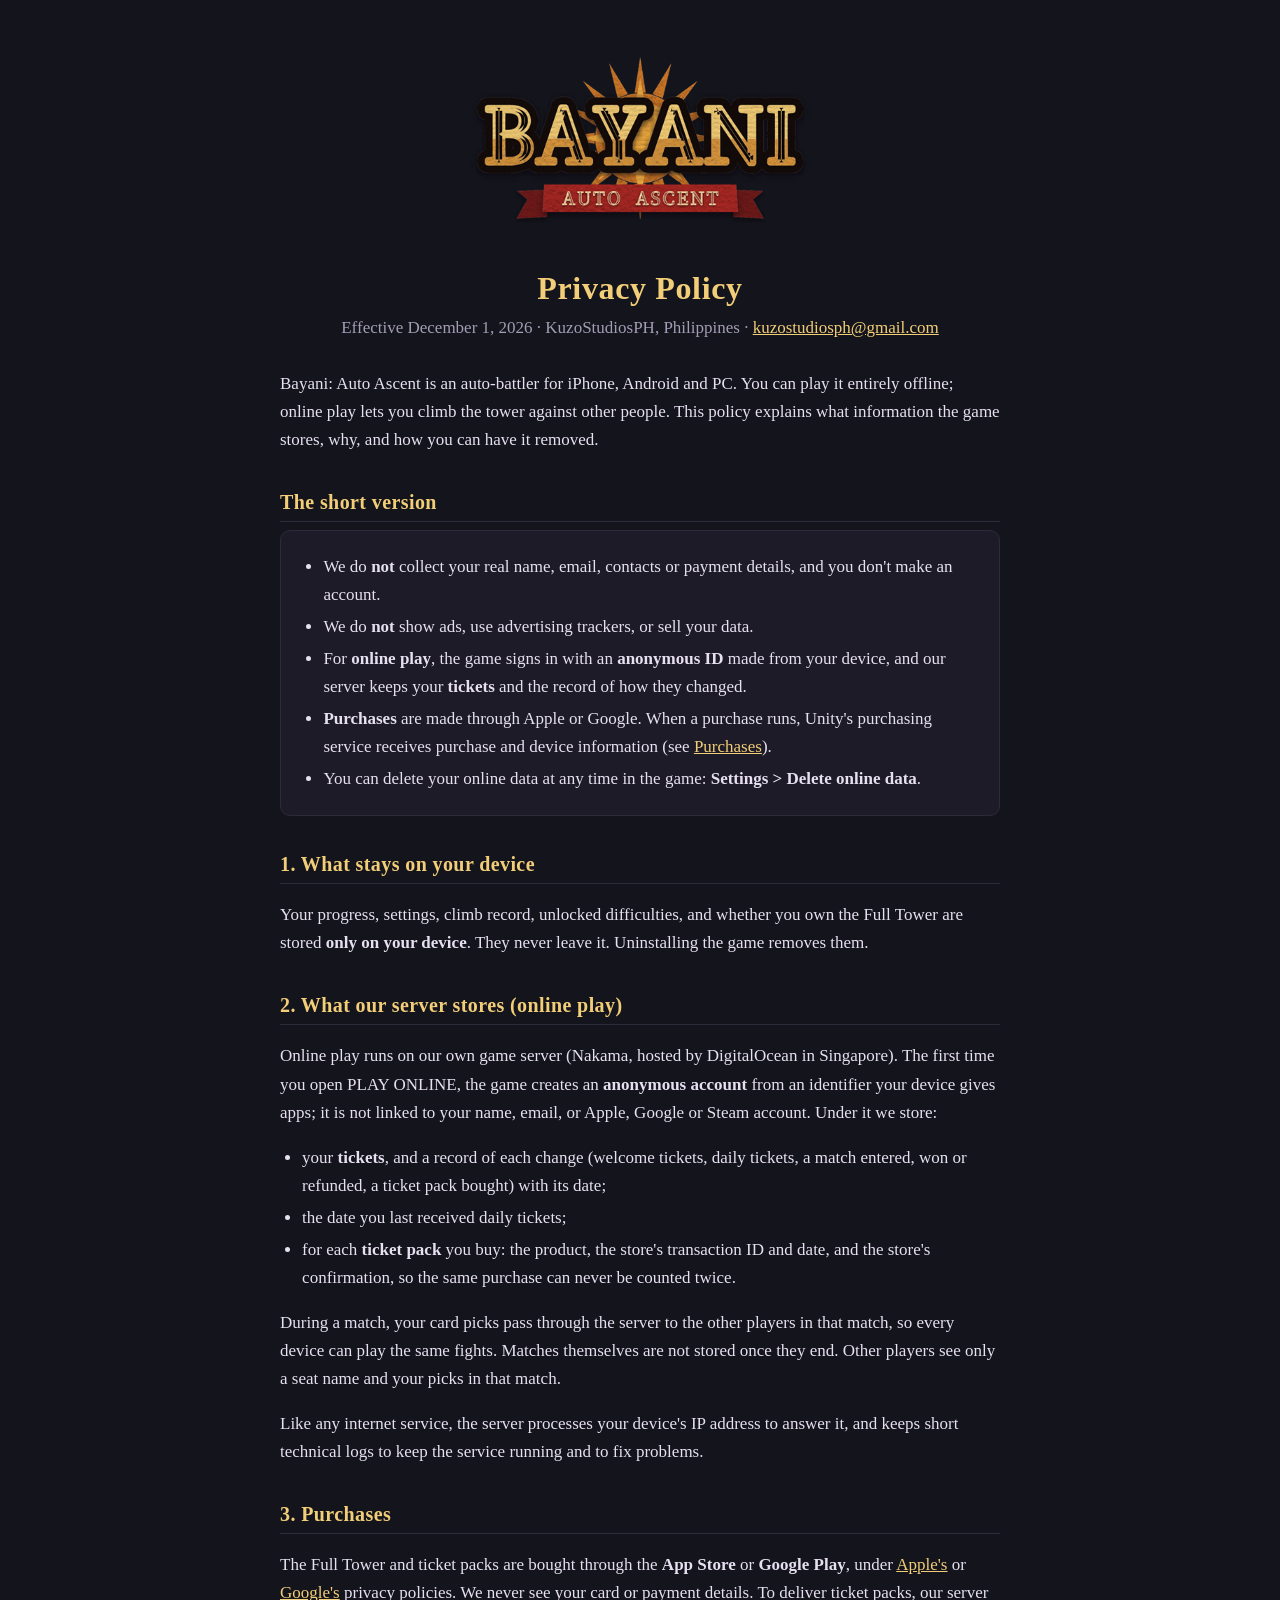
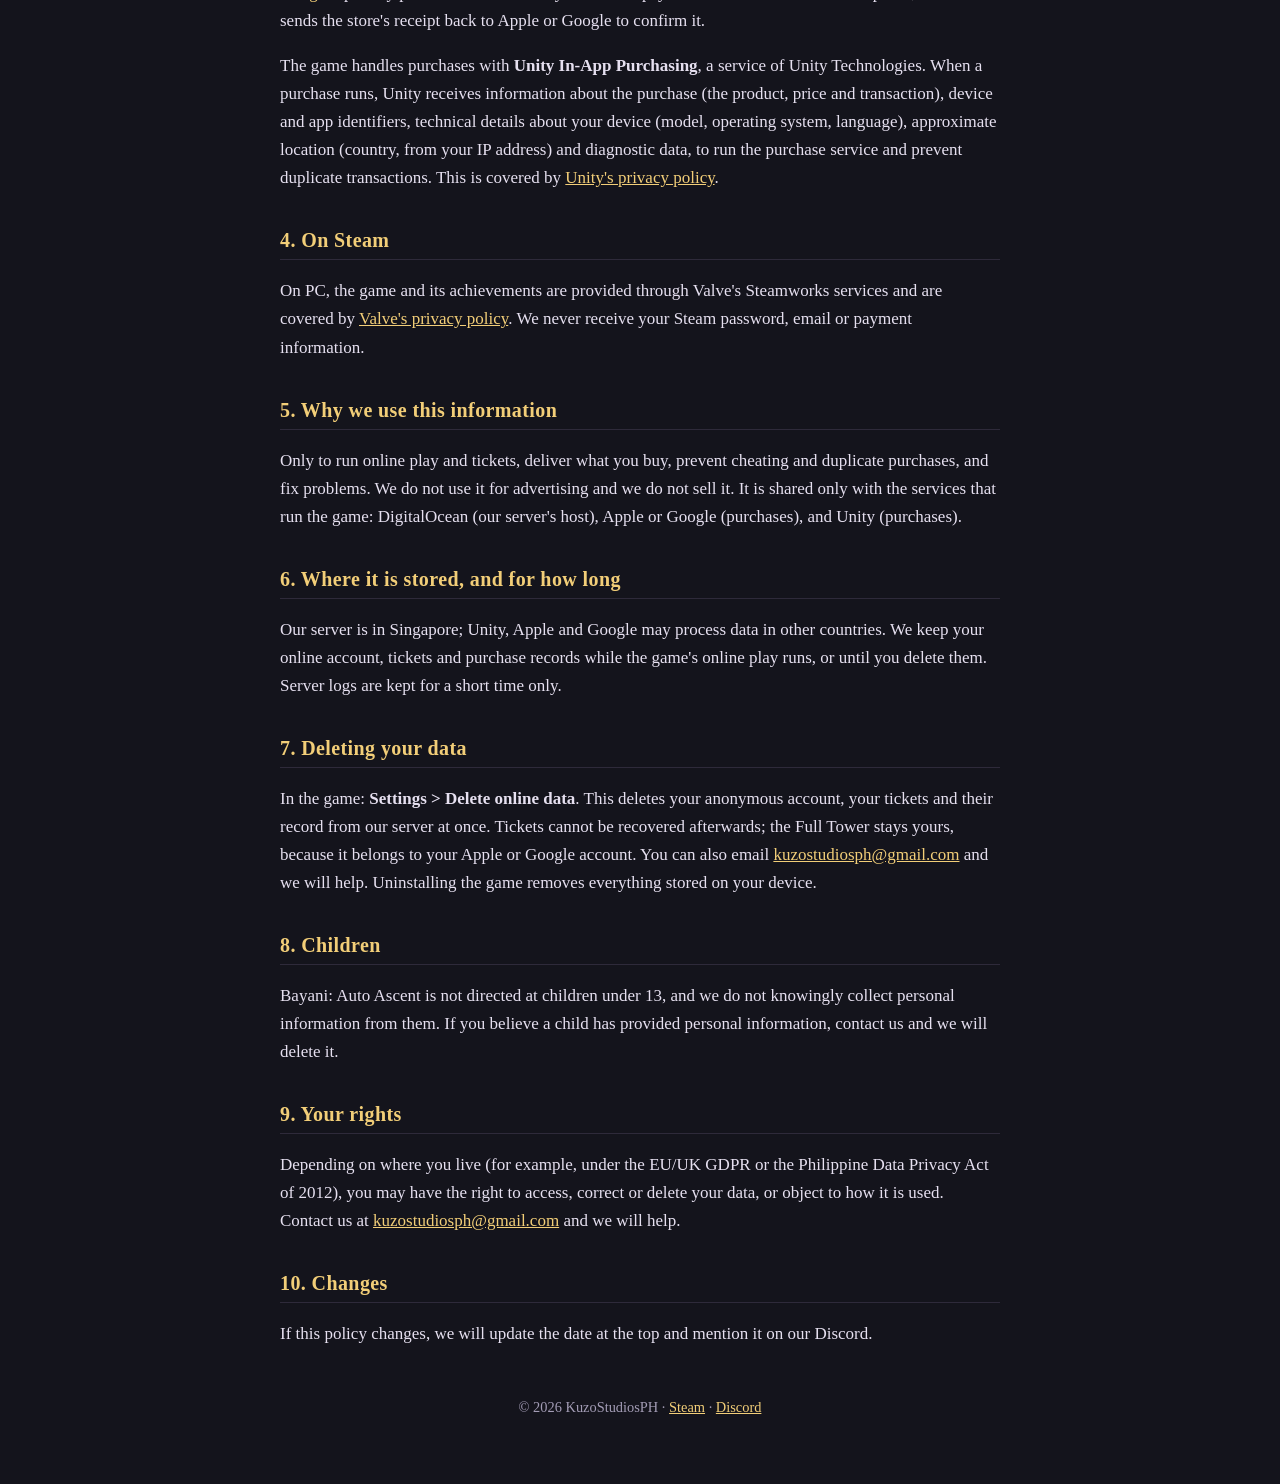
==== bayani/privacy/index.html @ 0267d719 "Bayani: Auto Ascent privacy policy (/bayani/privacy/) Co-Authored-By: Claude Opus 5.5 <noreply@anthr" ====
<!doctype html>
<html lang="en">
<head>
  <meta charset="utf-8">
  <meta name="viewport" content="width=device-width, initial-scale=1">
  <title>Privacy Policy · Bayani: Auto Ascent</title>
  <meta name="description" content="What Bayani: Auto Ascent stores, why, and how to have it removed.">
  <link rel="stylesheet" href="../../assets/style.css">
</head>
<body>
<main>
  <img class="logo" src="../../assets/bayani-logo.png" alt="Bayani: Auto Ascent">
  <h1>Privacy Policy</h1>
  <p class="meta">Effective December 1, 2026 · KuzoStudiosPH, Philippines ·
    <a href="mailto:kuzostudiosph@gmail.com">kuzostudiosph@gmail.com</a></p>

  <p>Bayani: Auto Ascent is an auto-battler for iPhone, Android and PC. You can play it entirely offline; online play
    lets you climb the tower against other people. This policy explains what information the game stores, why, and
    how you can have it removed.</p>

  <h2>The short version</h2>
  <div class="card">
    <ul>
      <li>We do <strong>not</strong> collect your real name, email, contacts or payment details, and you don't make an account.</li>
      <li>We do <strong>not</strong> show ads, use advertising trackers, or sell your data.</li>
      <li>For <strong>online play</strong>, the game signs in with an <strong>anonymous ID</strong> made from your device, and our
        server keeps your <strong>tickets</strong> and the record of how they changed.</li>
      <li><strong>Purchases</strong> are made through Apple or Google. When a purchase runs, Unity's purchasing service receives
        purchase and device information (see <a href="#purchases">Purchases</a>).</li>
      <li>You can delete your online data at any time in the game: <strong>Settings &gt; Delete online data</strong>.</li>
    </ul>
  </div>

  <h2>1. What stays on your device</h2>
  <p>Your progress, settings, climb record, unlocked difficulties, and whether you own the Full Tower are stored
    <strong>only on your device</strong>. They never leave it. Uninstalling the game removes them.</p>

  <h2>2. What our server stores (online play)</h2>
  <p>Online play runs on our own game server (Nakama, hosted by DigitalOcean in Singapore). The first time you open
    PLAY ONLINE, the game creates an <strong>anonymous account</strong> from an identifier your device gives apps; it is not
    linked to your name, email, or Apple, Google or Steam account. Under it we store:</p>
  <ul>
    <li>your <strong>tickets</strong>, and a record of each change (welcome tickets, daily tickets, a match entered, won or
      refunded, a ticket pack bought) with its date;</li>
    <li>the date you last received daily tickets;</li>
    <li>for each <strong>ticket pack</strong> you buy: the product, the store's transaction ID and date, and the store's
      confirmation, so the same purchase can never be counted twice.</li>
  </ul>
  <p>During a match, your card picks pass through the server to the other players in that match, so every device can play
    the same fights. Matches themselves are not stored once they end. Other players see only a seat name and your picks
    in that match.</p>
  <p>Like any internet service, the server processes your device's IP address to answer it, and keeps short technical
    logs to keep the service running and to fix problems.</p>

  <h2 id="purchases">3. Purchases</h2>
  <p>The Full Tower and ticket packs are bought through the <strong>App Store</strong> or <strong>Google Play</strong>, under
    <a href="https://www.apple.com/legal/privacy/">Apple's</a> or <a href="https://policies.google.com/privacy">Google's</a>
    privacy policies. We never see your card or payment details. To deliver ticket packs, our server sends the store's
    receipt back to Apple or Google to confirm it.</p>
  <p>The game handles purchases with <strong>Unity In-App Purchasing</strong>, a service of Unity Technologies. When a purchase
    runs, Unity receives information about the purchase (the product, price and transaction), device and app identifiers,
    technical details about your device (model, operating system, language), approximate location (country, from your IP
    address) and diagnostic data, to run the purchase service and prevent duplicate transactions. This is covered by
    <a href="https://unity.com/legal/game-player-and-app-user-privacy-policy">Unity's privacy policy</a>.</p>

  <h2>4. On Steam</h2>
  <p>On PC, the game and its achievements are provided through Valve's Steamworks services and are covered by
    <a href="https://store.steampowered.com/privacy_agreement/">Valve's privacy policy</a>. We never receive your Steam password,
    email or payment information.</p>

  <h2>5. Why we use this information</h2>
  <p>Only to run online play and tickets, deliver what you buy, prevent cheating and duplicate purchases, and fix problems.
    We do not use it for advertising and we do not sell it. It is shared only with the services that run the game:
    DigitalOcean (our server's host), Apple or Google (purchases), and Unity (purchases).</p>

  <h2>6. Where it is stored, and for how long</h2>
  <p>Our server is in Singapore; Unity, Apple and Google may process data in other countries. We keep your online account,
    tickets and purchase records while the game's online play runs, or until you delete them. Server logs are kept for a
    short time only.</p>

  <h2 id="deleting">7. Deleting your data</h2>
  <p>In the game: <strong>Settings &gt; Delete online data</strong>. This deletes your anonymous account, your tickets and their
    record from our server at once. Tickets cannot be recovered afterwards; the Full Tower stays yours, because it belongs
    to your Apple or Google account. You can also email
    <a href="mailto:kuzostudiosph@gmail.com?subject=Bayani%20data%20deletion">kuzostudiosph@gmail.com</a> and we will help.
    Uninstalling the game removes everything stored on your device.</p>

  <h2>8. Children</h2>
  <p>Bayani: Auto Ascent is not directed at children under 13, and we do not knowingly collect personal information from them.
    If you believe a child has provided personal information, contact us and we will delete it.</p>

  <h2>9. Your rights</h2>
  <p>Depending on where you live (for example, under the EU/UK GDPR or the Philippine Data Privacy Act of 2012), you may have
    the right to access, correct or delete your data, or object to how it is used. Contact us at
    <a href="mailto:kuzostudiosph@gmail.com">kuzostudiosph@gmail.com</a> and we will help.</p>

  <h2>10. Changes</h2>
  <p>If this policy changes, we will update the date at the top and mention it on our Discord.</p>

  <footer>
    © 2026 KuzoStudiosPH ·
    <a href="https://store.steampowered.com/app/5550750/">Steam</a> ·
    <a href="https://discord.gg/hMRAE6n7F3">Discord</a>
  </footer>
</main>
</body>
</html>
---- assets/style.css ----
:root {
  --ground: #14141c;
  --paper: #1d1b27;
  --edge: #2e2a3a;
  --text: #e6e0f0;
  --muted: #a39cb5;
  --gold: #f2ce78;
  --gold-deep: #d6963e;
}
* { box-sizing: border-box; }
html { -webkit-text-size-adjust: 100%; }
body {
  margin: 0;
  background: var(--ground);
  color: var(--text);
  font: 17px/1.65 Georgia, "Times New Roman", serif;
}
main { max-width: 760px; margin: 0 auto; padding: 40px 20px 64px; }
a { color: var(--gold); }
a:hover { color: #fff1c8; }
.logo { display: block; width: min(420px, 90%); height: auto; margin: 8px auto 28px; }
h1, h2 { font-weight: 700; letter-spacing: 0.02em; line-height: 1.25; }
h1 { color: var(--gold); font-size: 2rem; text-align: center; margin: 0 0 6px; }
h2 { color: var(--gold); font-size: 1.25rem; margin: 36px 0 8px; padding-bottom: 6px; border-bottom: 1px solid var(--edge); }
.meta { text-align: center; color: var(--muted); margin: 0 0 28px; }
.card { background: var(--paper); border: 1px solid var(--edge); border-radius: 10px; padding: 18px 22px; }
.card ul { margin: 0; padding-left: 1.2em; }
ul { padding-left: 1.3em; }
li { margin: 4px 0; }
.links { text-align: center; margin: 28px 0; display: flex; gap: 12px; justify-content: center; flex-wrap: wrap; }
.button {
  display: inline-block; padding: 10px 18px; border-radius: 8px; text-decoration: none;
  background: linear-gradient(var(--gold), var(--gold-deep)); color: #2a1a0a; font-weight: 700;
}
.button.quiet { background: var(--paper); color: var(--gold); border: 1px solid var(--edge); }
.tagline { text-align: center; color: var(--muted); font-style: italic; margin: -12px 0 24px; }
footer { margin-top: 48px; text-align: center; color: var(--muted); font-size: 0.9rem; }
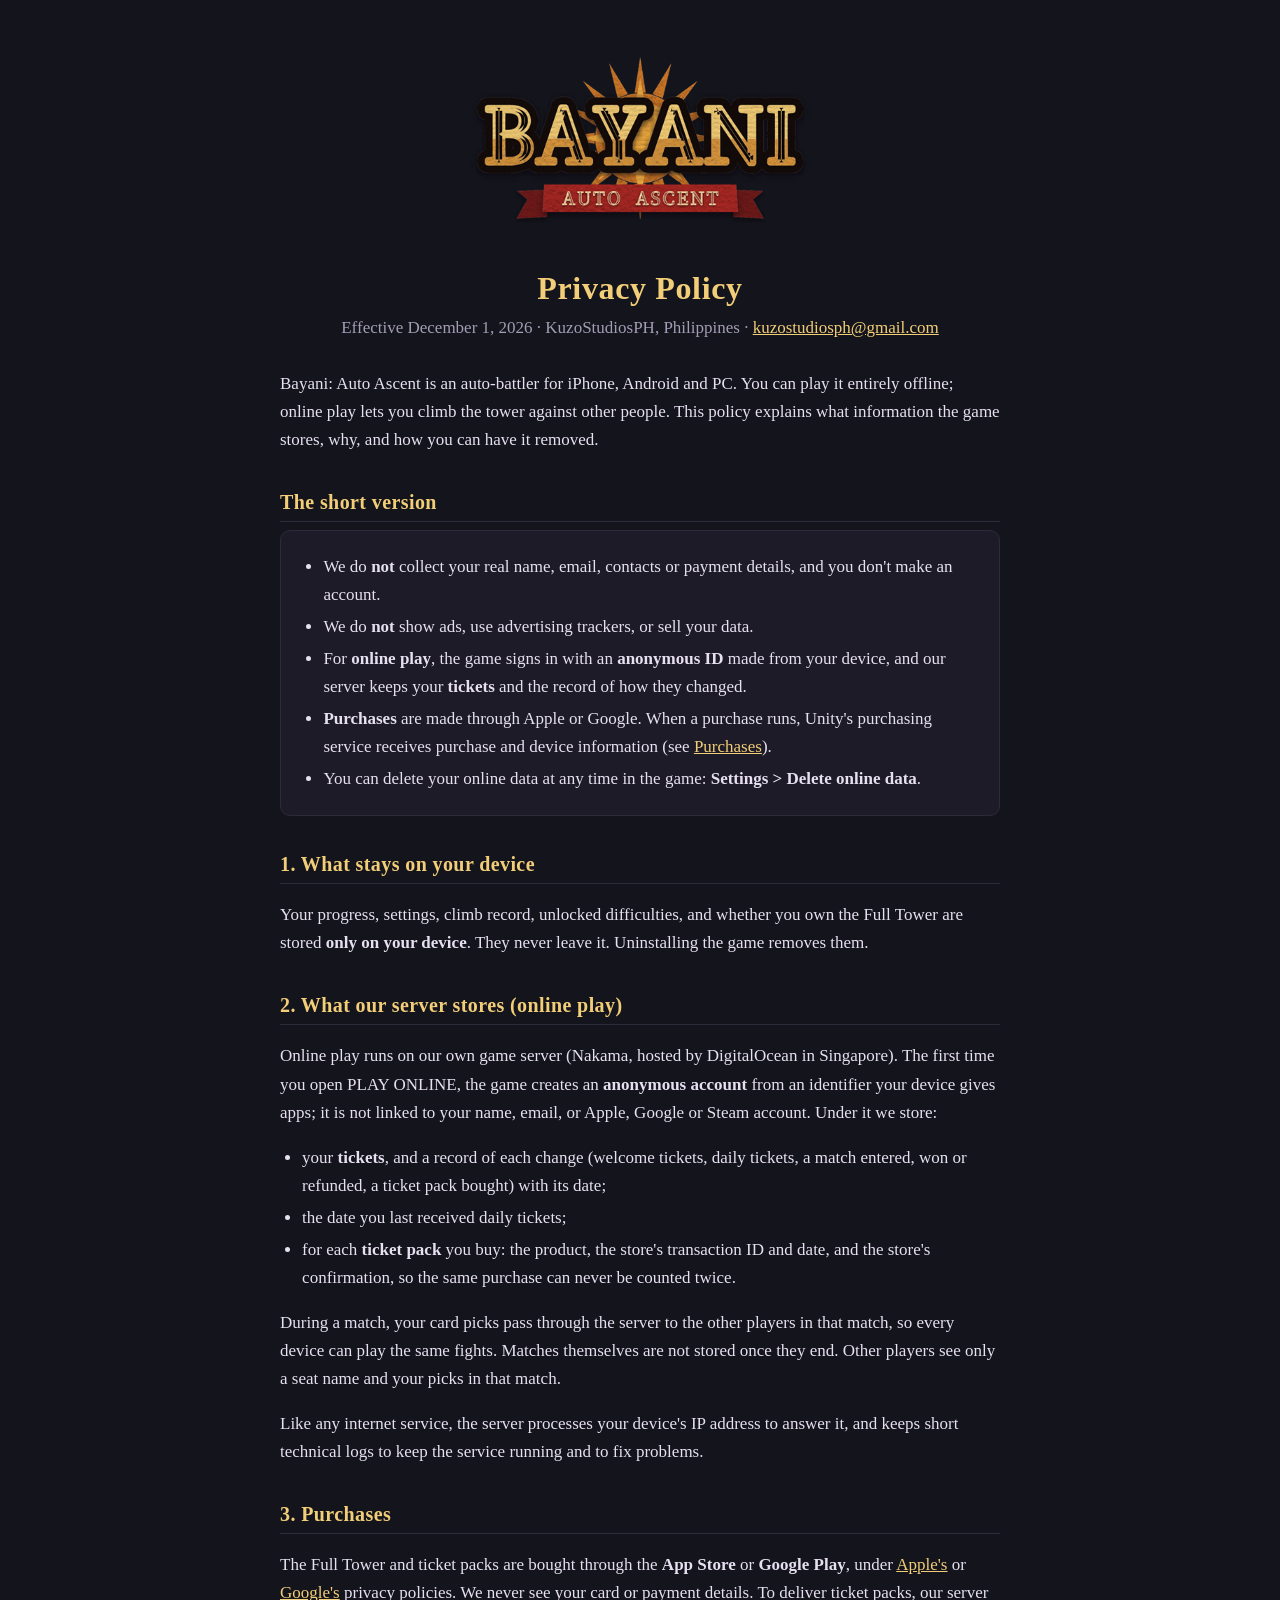
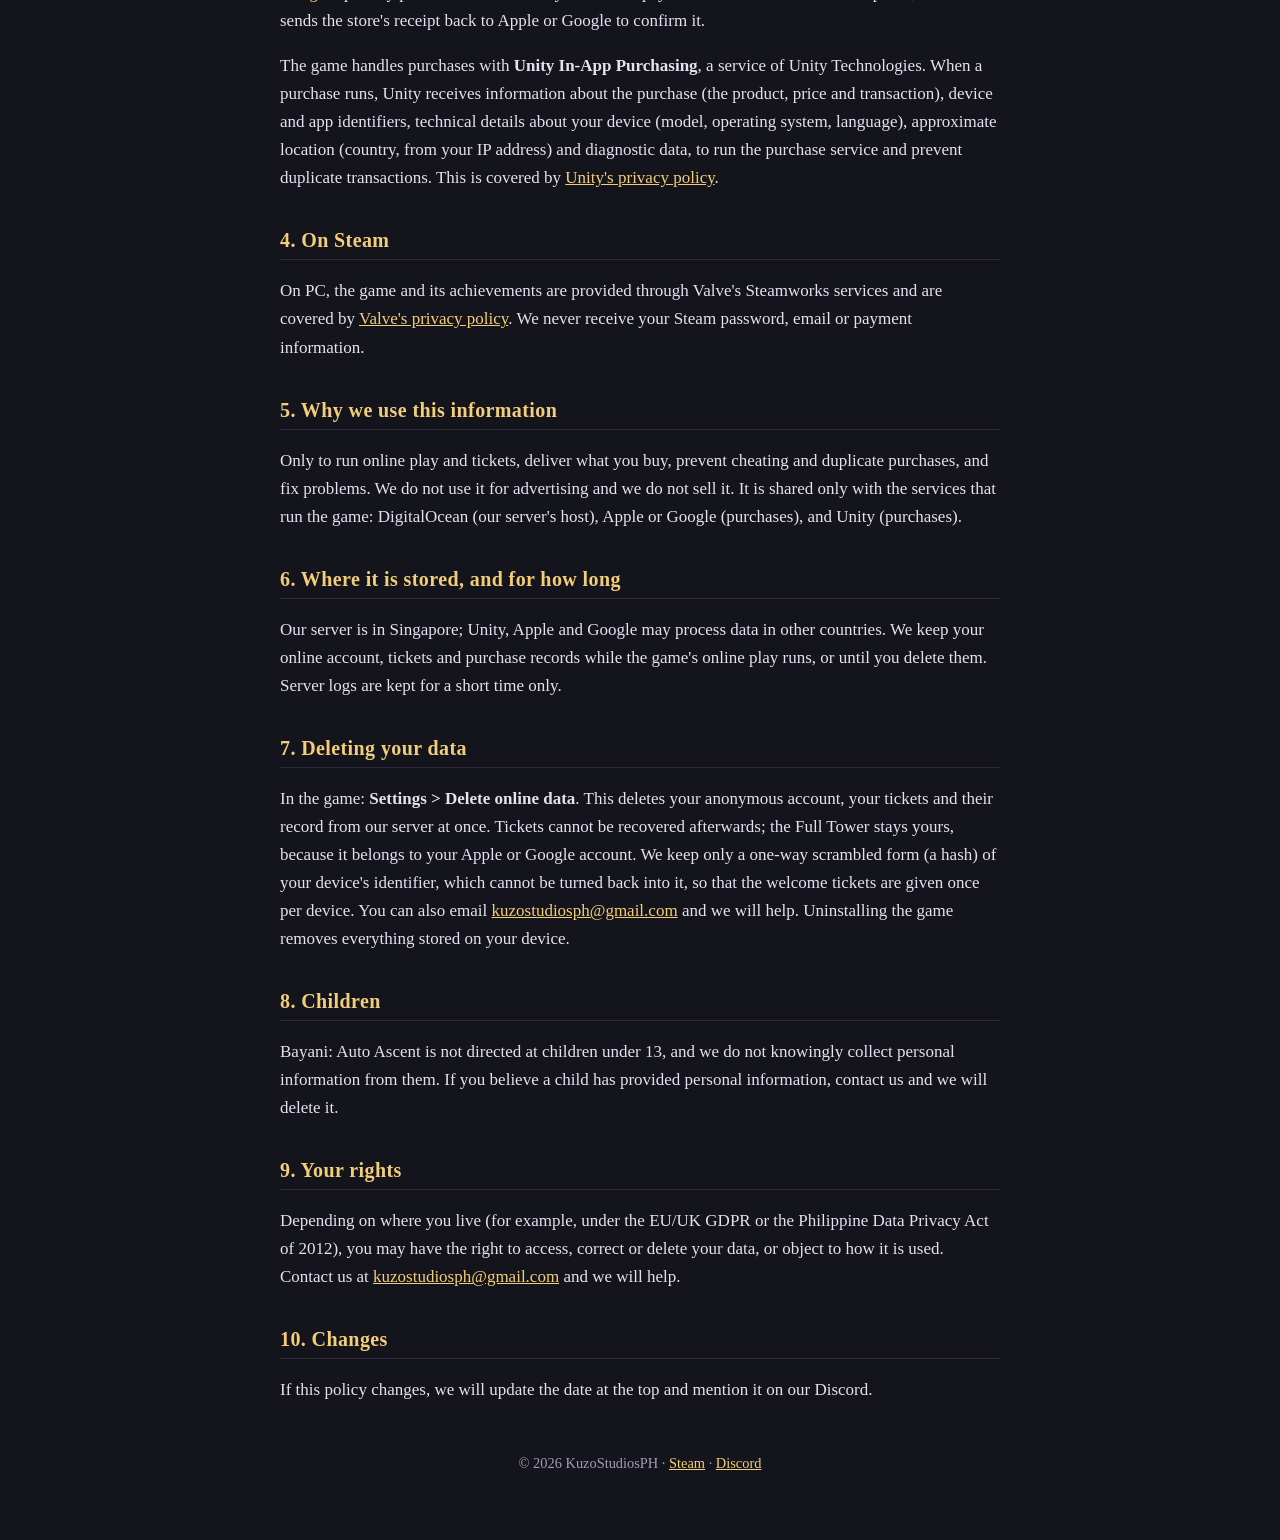
==== commit f111bc73: "Bayani privacy: the one-way device hash kept after deletion Co-Authored-By: Claude Opus 5.5 <noreply" ====
--- a/bayani/privacy/index.html
+++ b/bayani/privacy/index.html
@@ -81,7 +81,8 @@
   <h2 id="deleting">7. Deleting your data</h2>
   <p>In the game: <strong>Settings &gt; Delete online data</strong>. This deletes your anonymous account, your tickets and their
     record from our server at once. Tickets cannot be recovered afterwards; the Full Tower stays yours, because it belongs
-    to your Apple or Google account. You can also email
+    to your Apple or Google account. We keep only a one-way scrambled form (a hash) of your device's identifier, which
+    cannot be turned back into it, so that the welcome tickets are given once per device. You can also email
     <a href="mailto:kuzostudiosph@gmail.com?subject=Bayani%20data%20deletion">kuzostudiosph@gmail.com</a> and we will help.
     Uninstalling the game removes everything stored on your device.</p>
 
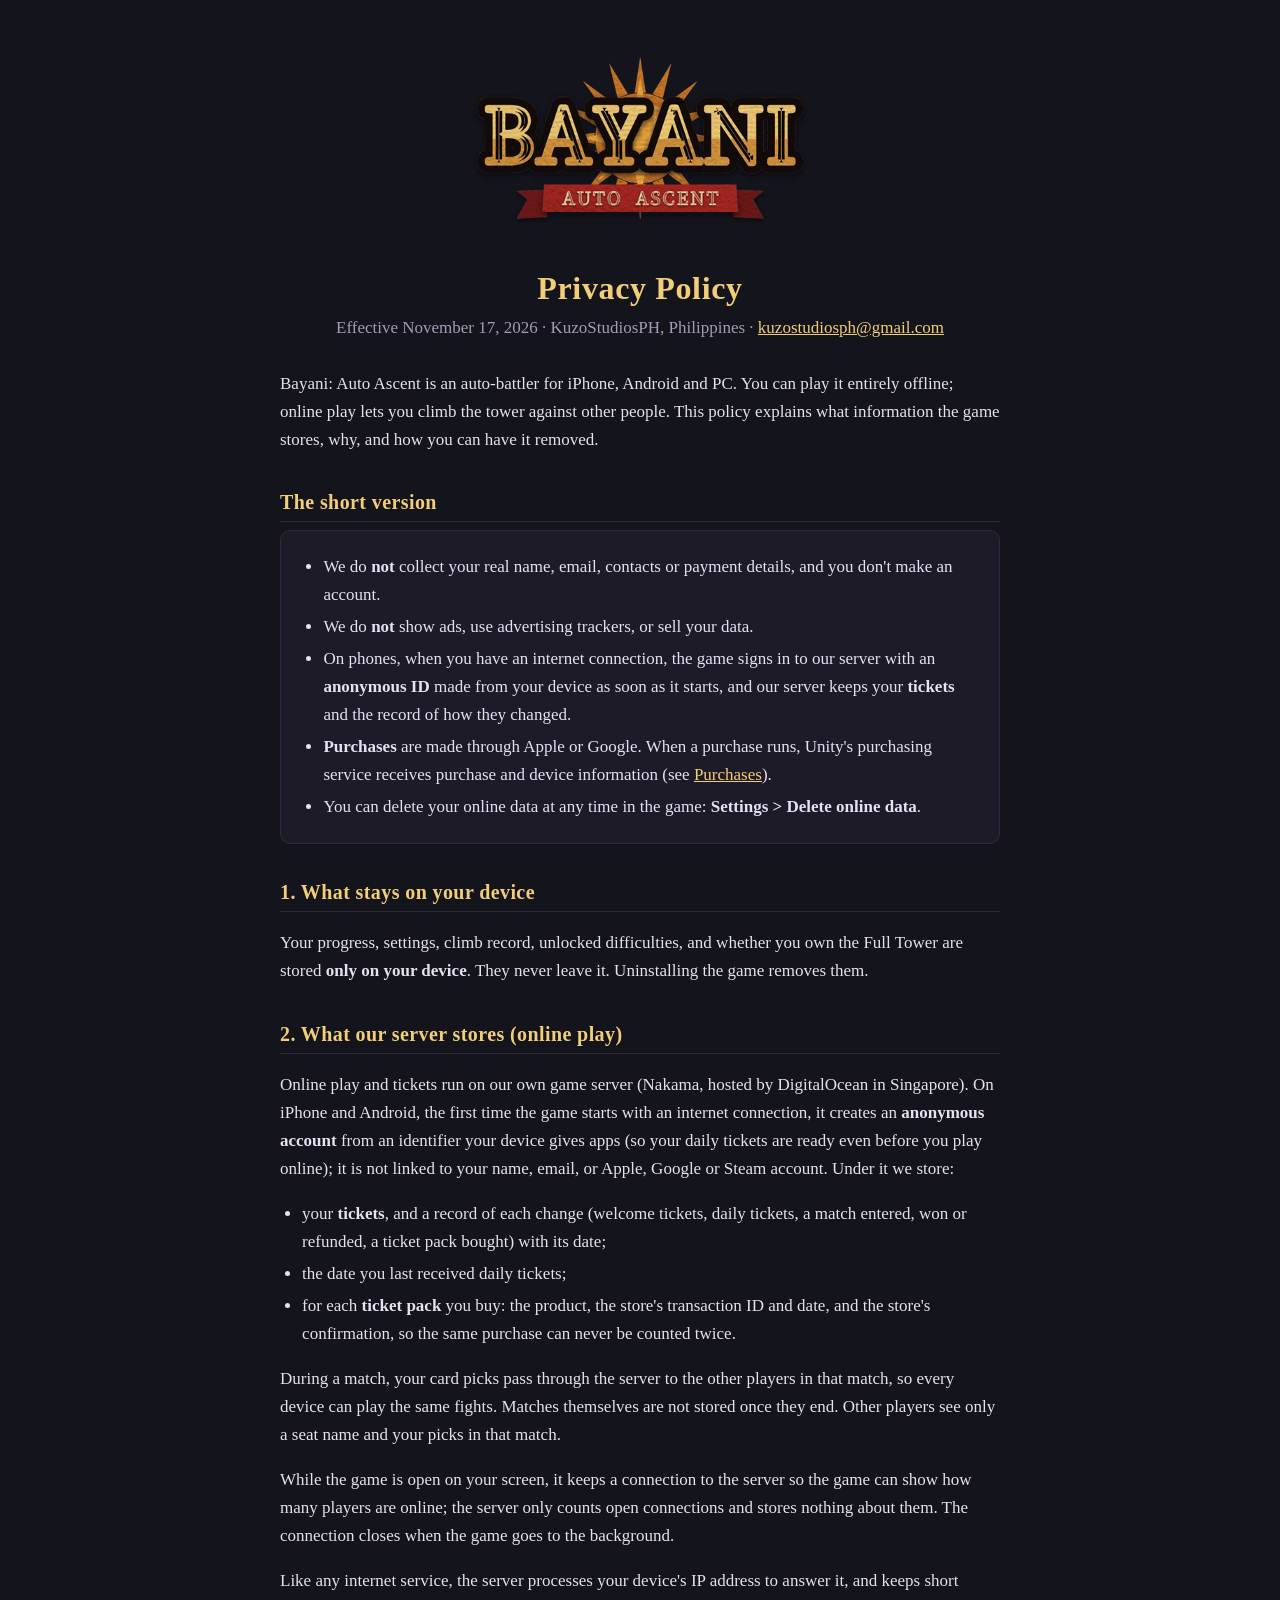
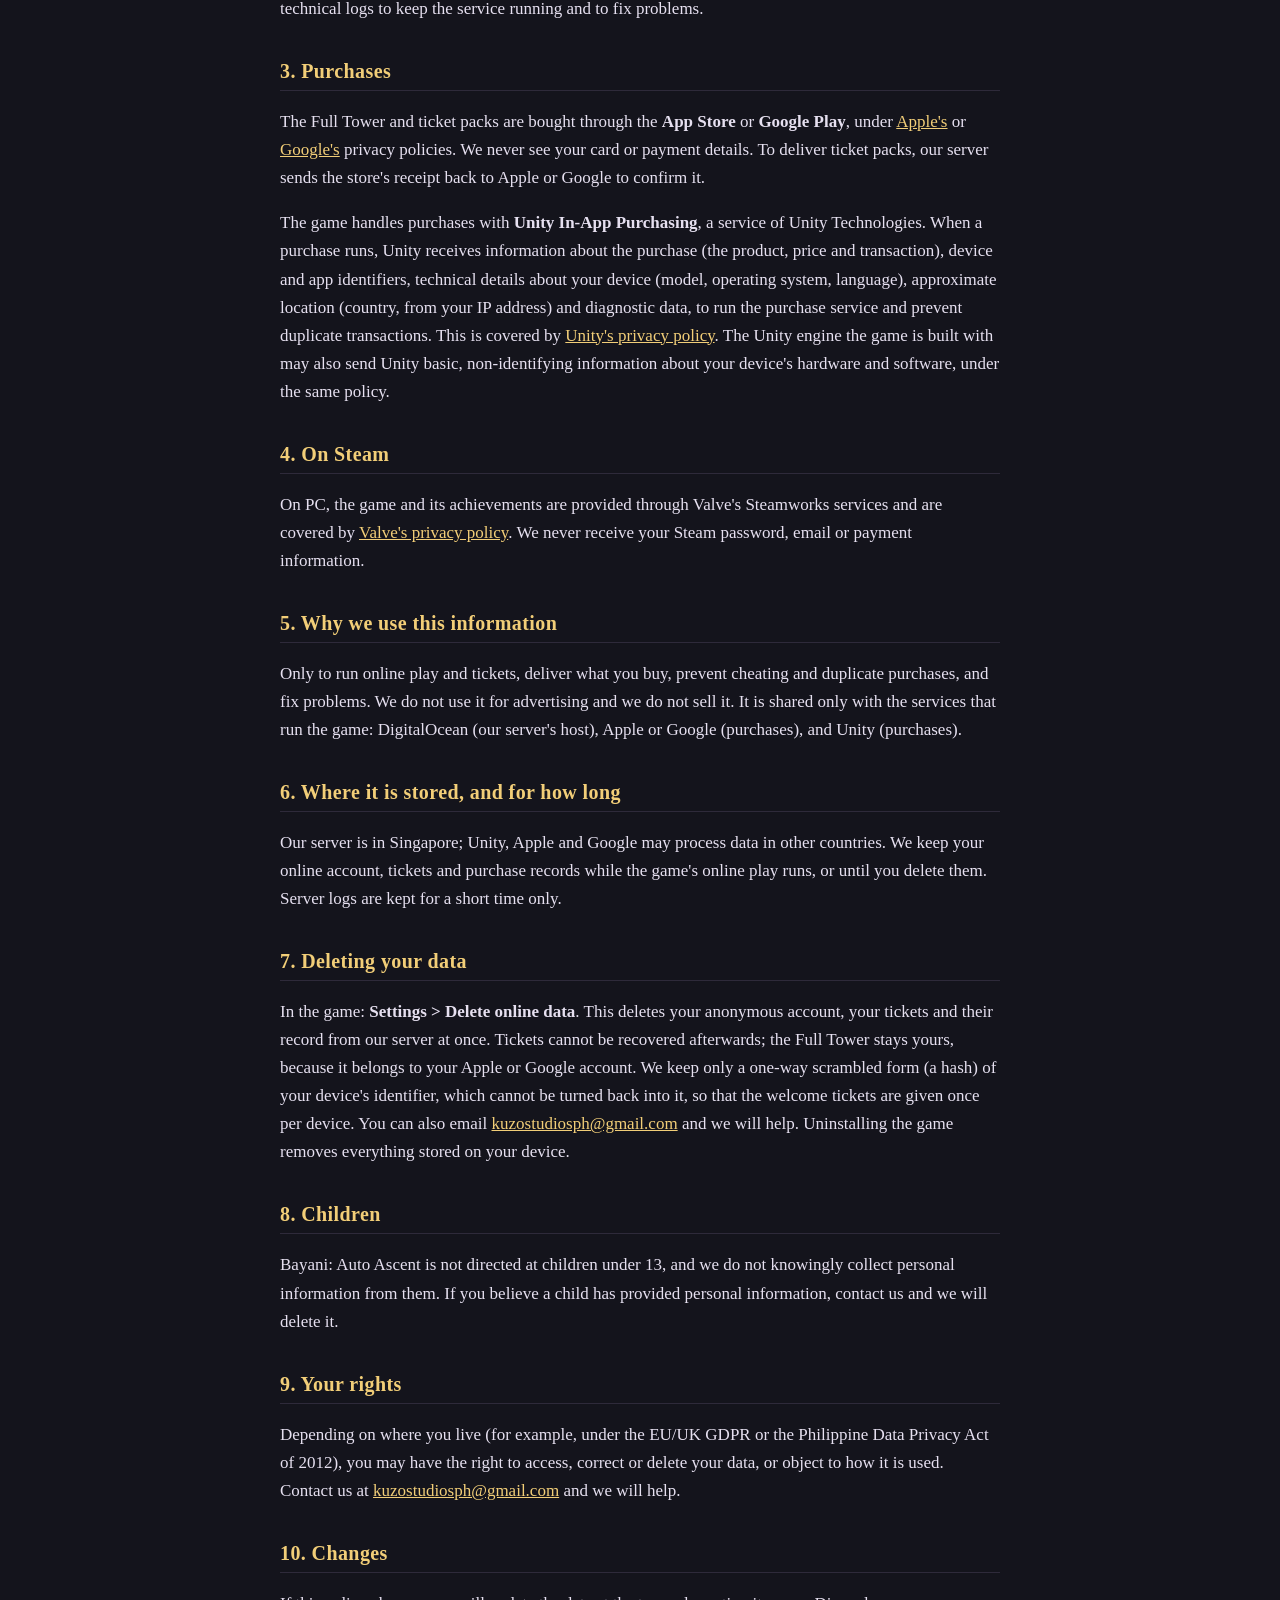
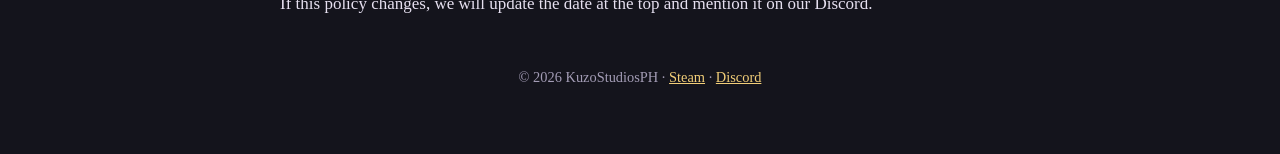
==== commit 6ba5ff82: "Bayani privacy: sign-in at start, the players-online connection, Unity engine stats Co-Authored-By: " ====
--- a/bayani/privacy/index.html
+++ b/bayani/privacy/index.html
@@ -11,7 +11,7 @@
 <main>
   <img class="logo" src="../../assets/bayani-logo.png" alt="Bayani: Auto Ascent">
   <h1>Privacy Policy</h1>
-  <p class="meta">Effective December 1, 2026 · KuzoStudiosPH, Philippines ·
+  <p class="meta">Effective November 17, 2026 · KuzoStudiosPH, Philippines ·
     <a href="mailto:kuzostudiosph@gmail.com">kuzostudiosph@gmail.com</a></p>
 
   <p>Bayani: Auto Ascent is an auto-battler for iPhone, Android and PC. You can play it entirely offline; online play
@@ -23,8 +23,9 @@
     <ul>
       <li>We do <strong>not</strong> collect your real name, email, contacts or payment details, and you don't make an account.</li>
       <li>We do <strong>not</strong> show ads, use advertising trackers, or sell your data.</li>
-      <li>For <strong>online play</strong>, the game signs in with an <strong>anonymous ID</strong> made from your device, and our
-        server keeps your <strong>tickets</strong> and the record of how they changed.</li>
+      <li>On phones, when you have an internet connection, the game signs in to our server with an <strong>anonymous ID</strong>
+        made from your device as soon as it starts, and our server keeps your <strong>tickets</strong> and the record of how they
+        changed.</li>
       <li><strong>Purchases</strong> are made through Apple or Google. When a purchase runs, Unity's purchasing service receives
         purchase and device information (see <a href="#purchases">Purchases</a>).</li>
       <li>You can delete your online data at any time in the game: <strong>Settings &gt; Delete online data</strong>.</li>
@@ -36,9 +37,10 @@
     <strong>only on your device</strong>. They never leave it. Uninstalling the game removes them.</p>
 
   <h2>2. What our server stores (online play)</h2>
-  <p>Online play runs on our own game server (Nakama, hosted by DigitalOcean in Singapore). The first time you open
-    PLAY ONLINE, the game creates an <strong>anonymous account</strong> from an identifier your device gives apps; it is not
-    linked to your name, email, or Apple, Google or Steam account. Under it we store:</p>
+  <p>Online play and tickets run on our own game server (Nakama, hosted by DigitalOcean in Singapore). On iPhone and
+    Android, the first time the game starts with an internet connection, it creates an <strong>anonymous account</strong> from
+    an identifier your device gives apps (so your daily tickets are ready even before you play online); it is not linked
+    to your name, email, or Apple, Google or Steam account. Under it we store:</p>
   <ul>
     <li>your <strong>tickets</strong>, and a record of each change (welcome tickets, daily tickets, a match entered, won or
       refunded, a ticket pack bought) with its date;</li>
@@ -49,6 +51,9 @@
   <p>During a match, your card picks pass through the server to the other players in that match, so every device can play
     the same fights. Matches themselves are not stored once they end. Other players see only a seat name and your picks
     in that match.</p>
+  <p>While the game is open on your screen, it keeps a connection to the server so the game can show how many players
+    are online; the server only counts open connections and stores nothing about them. The connection closes when the
+    game goes to the background.</p>
   <p>Like any internet service, the server processes your device's IP address to answer it, and keeps short technical
     logs to keep the service running and to fix problems.</p>
 
@@ -61,7 +66,9 @@
     runs, Unity receives information about the purchase (the product, price and transaction), device and app identifiers,
     technical details about your device (model, operating system, language), approximate location (country, from your IP
     address) and diagnostic data, to run the purchase service and prevent duplicate transactions. This is covered by
-    <a href="https://unity.com/legal/game-player-and-app-user-privacy-policy">Unity's privacy policy</a>.</p>
+    <a href="https://unity.com/legal/game-player-and-app-user-privacy-policy">Unity's privacy policy</a>. The Unity engine
+    the game is built with may also send Unity basic, non-identifying information about your device's hardware and
+    software, under the same policy.</p>
 
   <h2>4. On Steam</h2>
   <p>On PC, the game and its achievements are provided through Valve's Steamworks services and are covered by
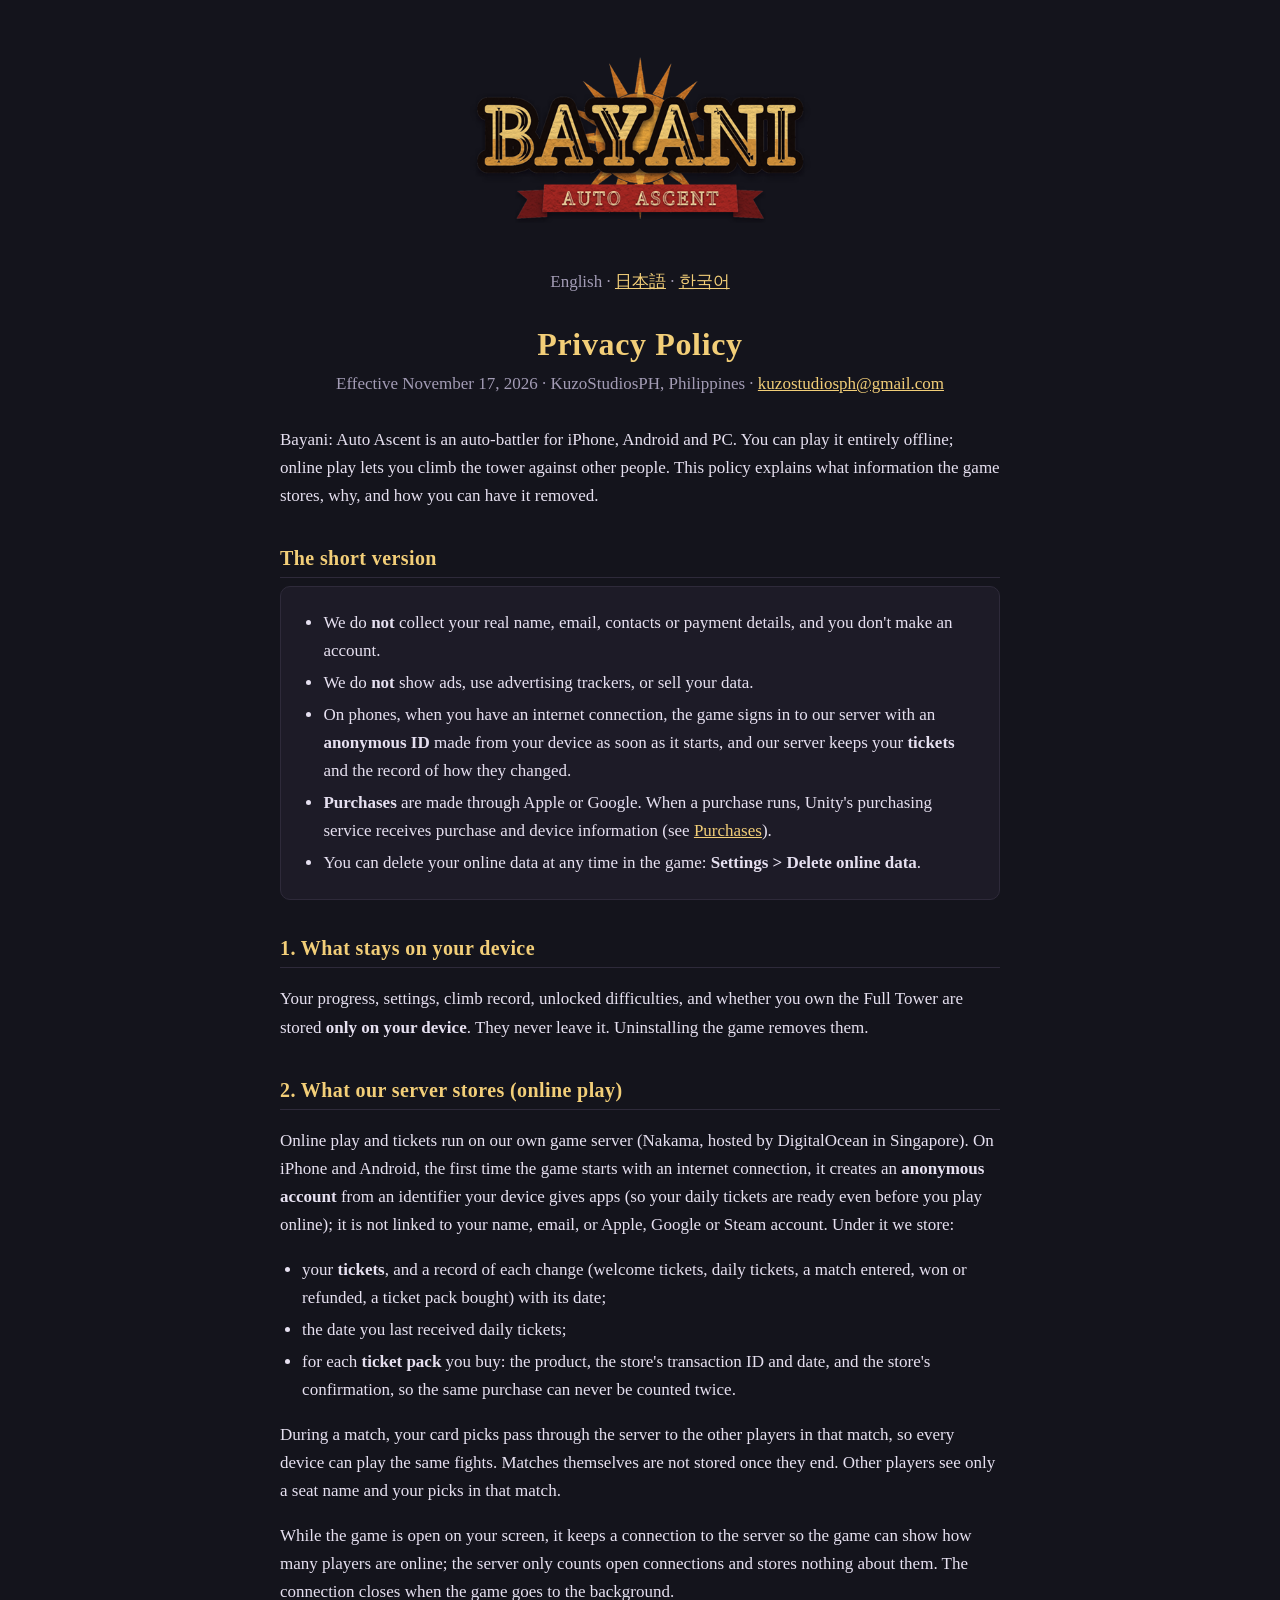
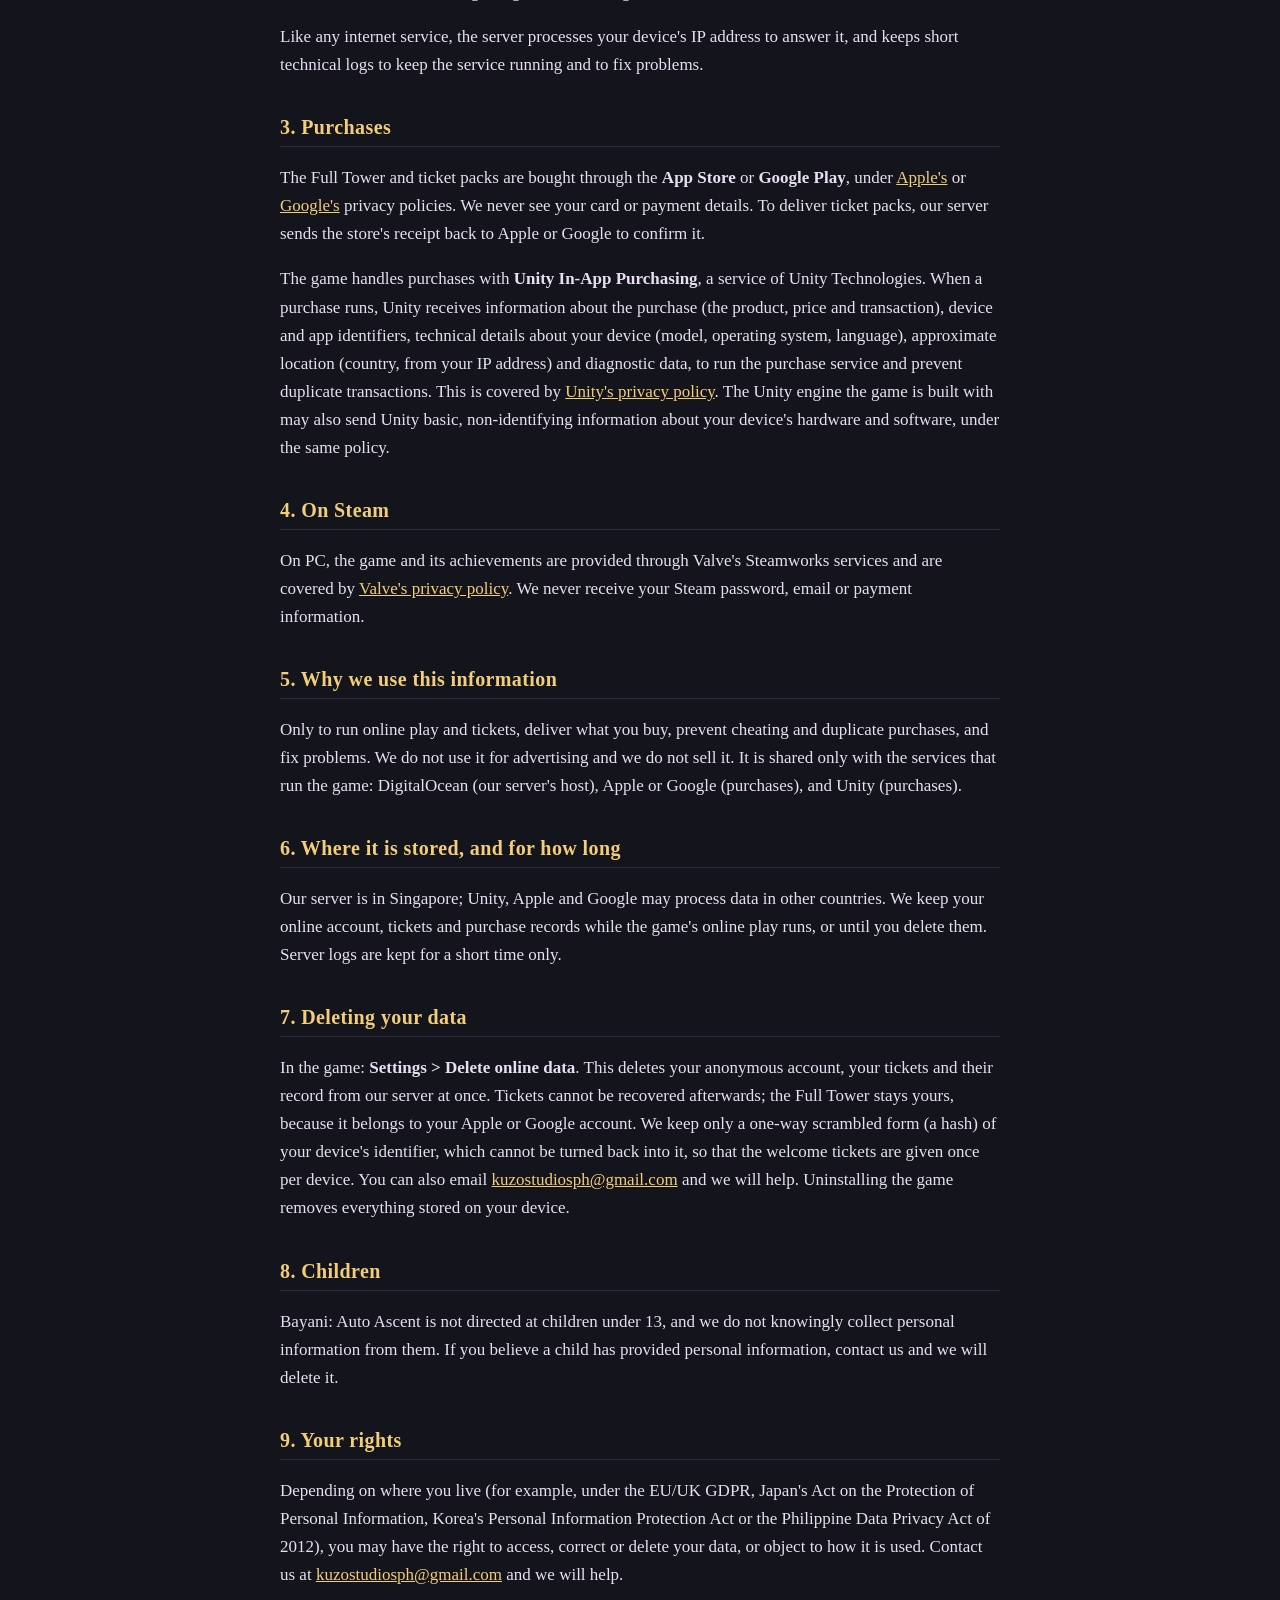
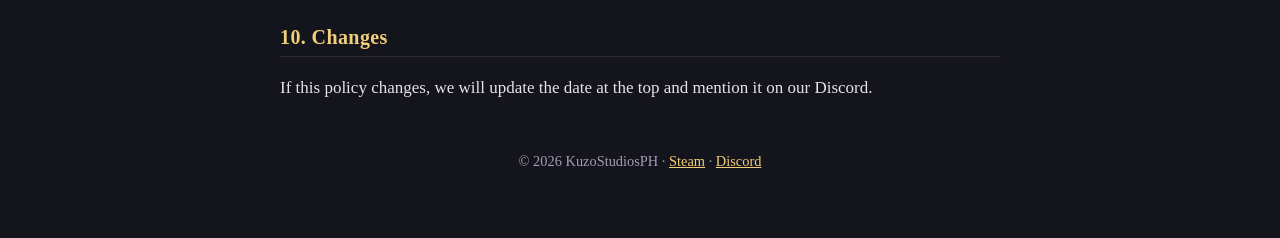
==== commit 20b79196: "Bayani privacy policy in Japanese and Korean, linked from the English page Co-Authored-By: Claude Op" ====
--- a/bayani/privacy/index.html
+++ b/bayani/privacy/index.html
@@ -5,11 +5,14 @@
   <meta name="viewport" content="width=device-width, initial-scale=1">
   <title>Privacy Policy · Bayani: Auto Ascent</title>
   <meta name="description" content="What Bayani: Auto Ascent stores, why, and how to have it removed.">
+  <link rel="alternate" hreflang="ja" href="https://kuzostudiosph.github.io/bayani/privacy/ja/">
+  <link rel="alternate" hreflang="ko" href="https://kuzostudiosph.github.io/bayani/privacy/ko/">
   <link rel="stylesheet" href="../../assets/style.css">
 </head>
 <body>
 <main>
   <img class="logo" src="../../assets/bayani-logo.png" alt="Bayani: Auto Ascent">
+  <p class="meta">English · <a href="ja/">日本語</a> · <a href="ko/">한국어</a></p>
   <h1>Privacy Policy</h1>
   <p class="meta">Effective November 17, 2026 · KuzoStudiosPH, Philippines ·
     <a href="mailto:kuzostudiosph@gmail.com">kuzostudiosph@gmail.com</a></p>
@@ -98,7 +101,8 @@
     If you believe a child has provided personal information, contact us and we will delete it.</p>
 
   <h2>9. Your rights</h2>
-  <p>Depending on where you live (for example, under the EU/UK GDPR or the Philippine Data Privacy Act of 2012), you may have
+  <p>Depending on where you live (for example, under the EU/UK GDPR, Japan's Act on the Protection of Personal Information, Korea's Personal
+    Information Protection Act or the Philippine Data Privacy Act of 2012), you may have
     the right to access, correct or delete your data, or object to how it is used. Contact us at
     <a href="mailto:kuzostudiosph@gmail.com">kuzostudiosph@gmail.com</a> and we will help.</p>
 
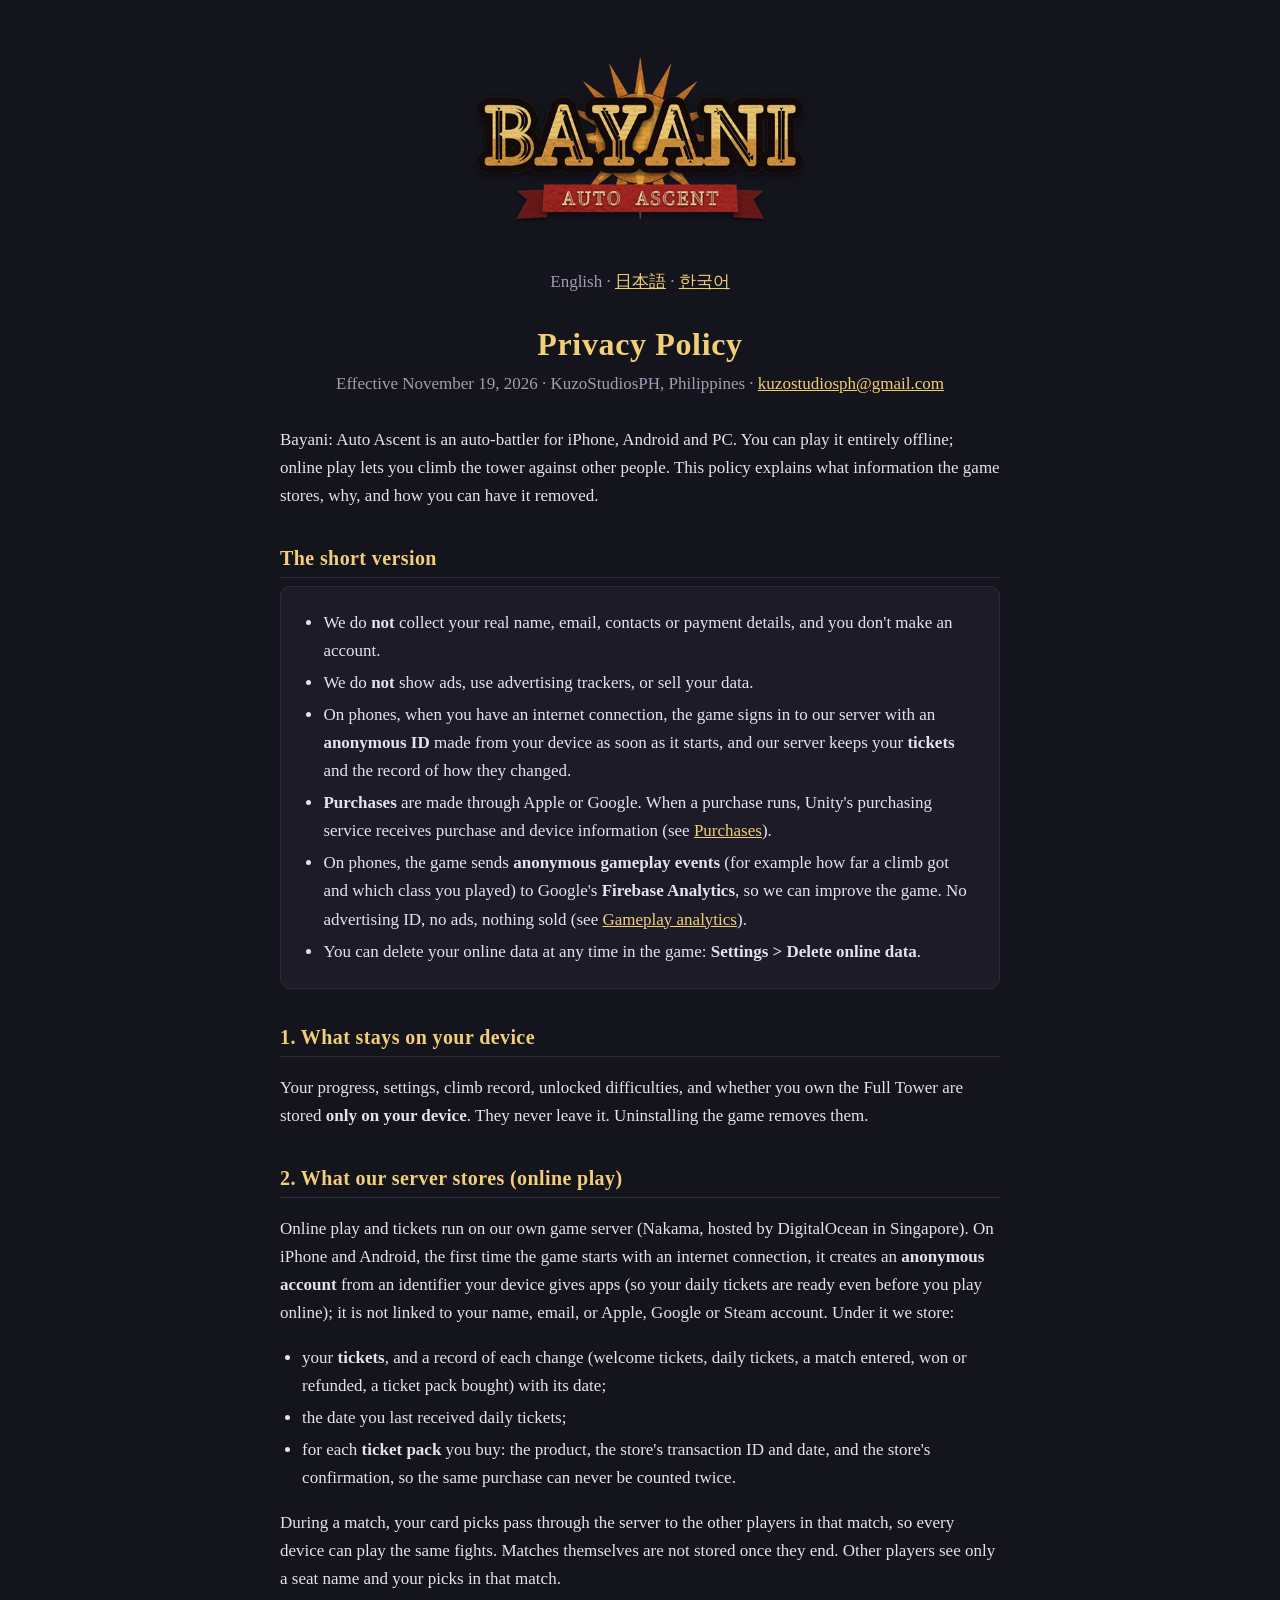
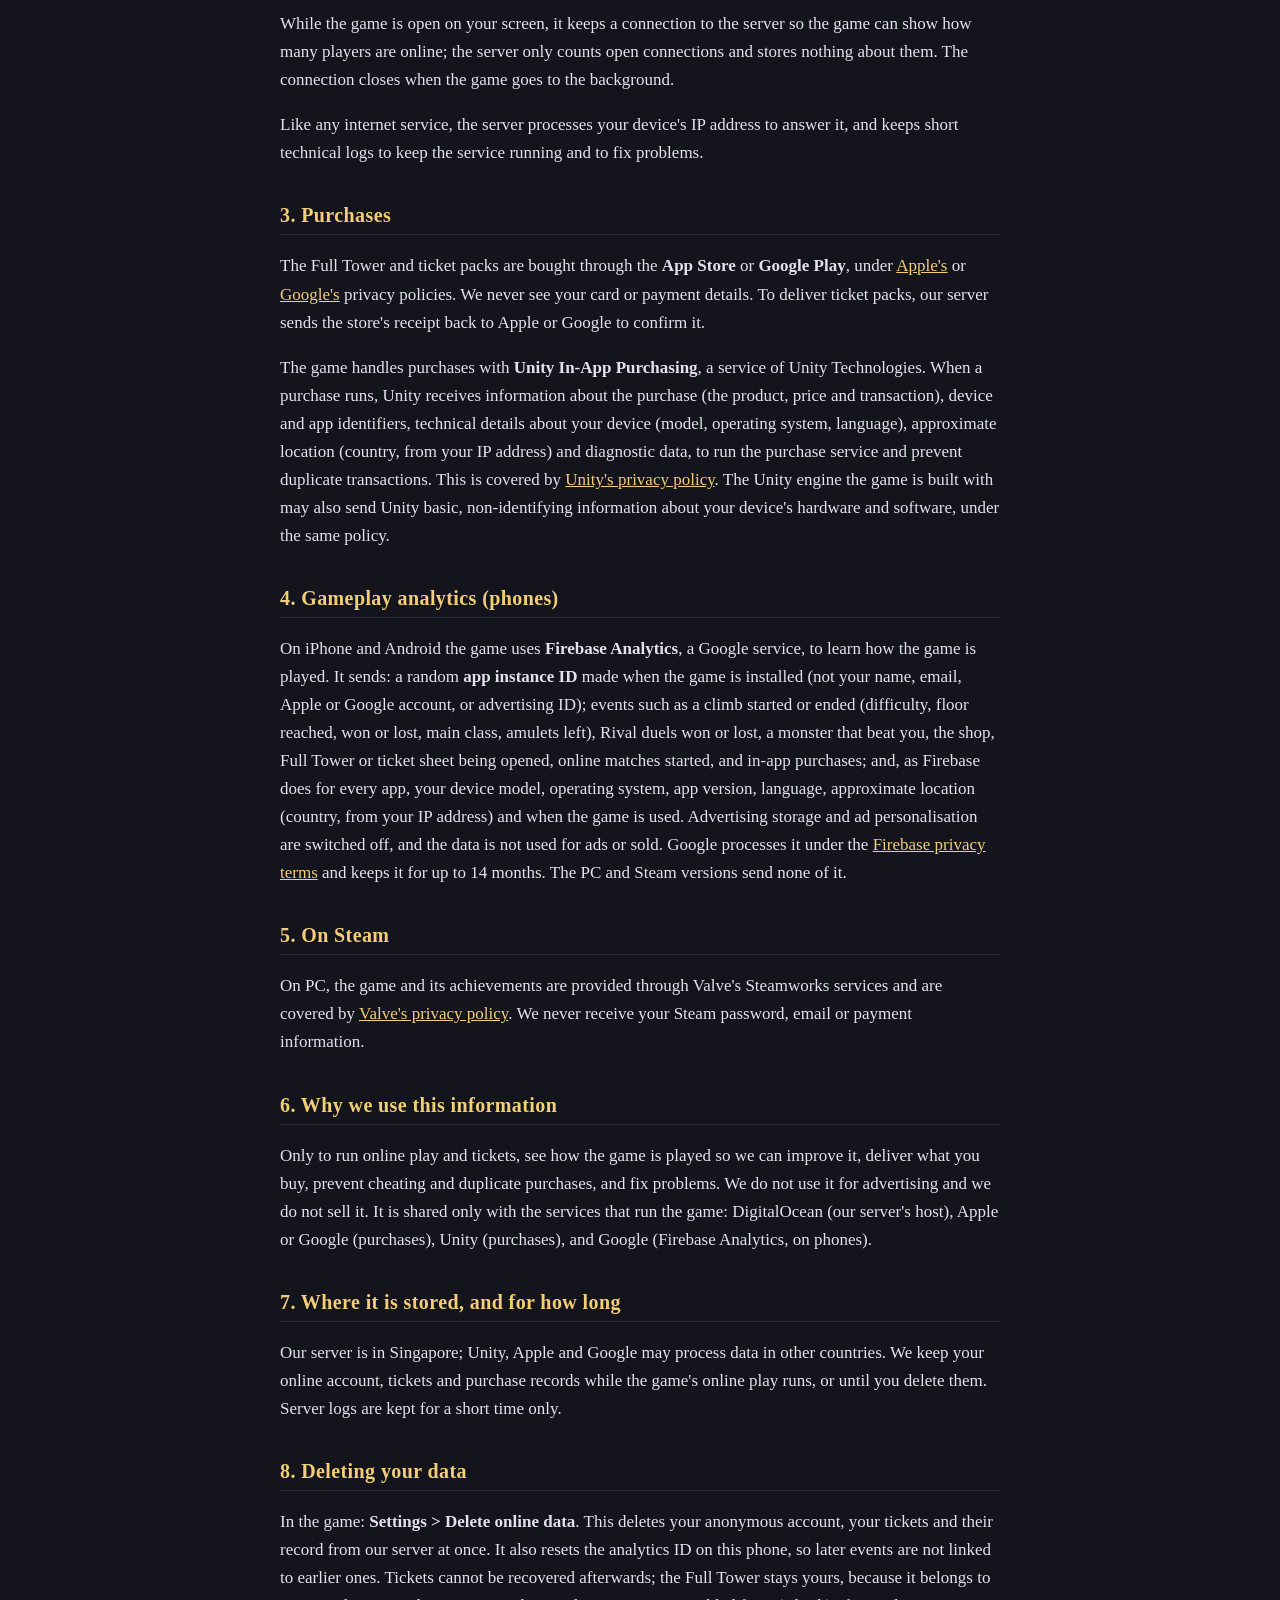
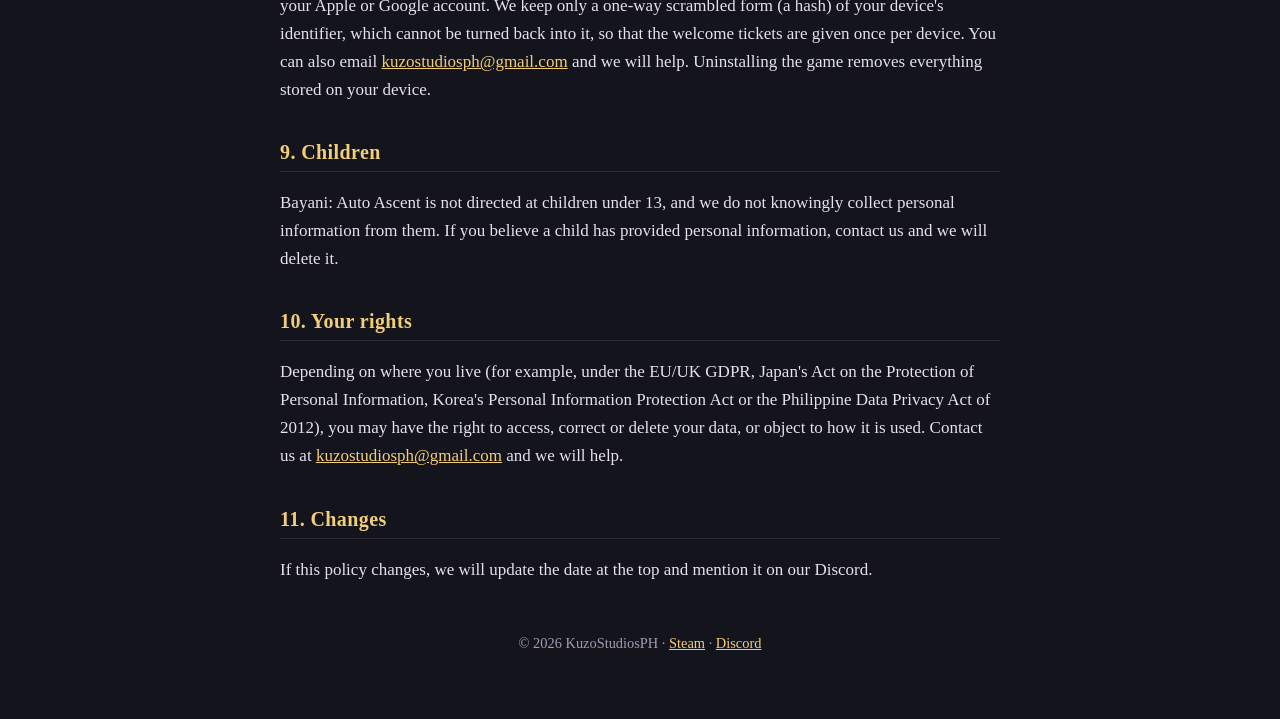
==== commit fd4a52a1: "Bayani privacy: gameplay analytics with Firebase on phones (en, ja, ko) Co-Authored-By: Claude Opus " ====
--- a/bayani/privacy/index.html
+++ b/bayani/privacy/index.html
@@ -14,7 +14,7 @@
   <img class="logo" src="../../assets/bayani-logo.png" alt="Bayani: Auto Ascent">
   <p class="meta">English · <a href="ja/">日本語</a> · <a href="ko/">한국어</a></p>
   <h1>Privacy Policy</h1>
-  <p class="meta">Effective November 17, 2026 · KuzoStudiosPH, Philippines ·
+  <p class="meta">Effective November 19, 2026 · KuzoStudiosPH, Philippines ·
     <a href="mailto:kuzostudiosph@gmail.com">kuzostudiosph@gmail.com</a></p>
 
   <p>Bayani: Auto Ascent is an auto-battler for iPhone, Android and PC. You can play it entirely offline; online play
@@ -31,6 +31,7 @@
         changed.</li>
       <li><strong>Purchases</strong> are made through Apple or Google. When a purchase runs, Unity's purchasing service receives
         purchase and device information (see <a href="#purchases">Purchases</a>).</li>
+      <li>On phones, the game sends <strong>anonymous gameplay events</strong> (for example how far a climb got and which class you played) to Google's <strong>Firebase Analytics</strong>, so we can improve the game. No advertising ID, no ads, nothing sold (see <a href="#analytics">Gameplay analytics</a>).</li>
       <li>You can delete your online data at any time in the game: <strong>Settings &gt; Delete online data</strong>.</li>
     </ul>
   </div>
@@ -73,40 +74,43 @@
     the game is built with may also send Unity basic, non-identifying information about your device's hardware and
     software, under the same policy.</p>
 
-  <h2>4. On Steam</h2>
+  <h2 id="analytics">4. Gameplay analytics (phones)</h2>
+  <p>On iPhone and Android the game uses <strong>Firebase Analytics</strong>, a Google service, to learn how the game is played. It sends: a random <strong>app instance ID</strong> made when the game is installed (not your name, email, Apple or Google account, or advertising ID); events such as a climb started or ended (difficulty, floor reached, won or lost, main class, amulets left), Rival duels won or lost, a monster that beat you, the shop, Full Tower or ticket sheet being opened, online matches started, and in-app purchases; and, as Firebase does for every app, your device model, operating system, app version, language, approximate location (country, from your IP address) and when the game is used. Advertising storage and ad personalisation are switched off, and the data is not used for ads or sold. Google processes it under the <a href="https://firebase.google.com/support/privacy">Firebase privacy terms</a> and keeps it for up to 14 months. The PC and Steam versions send none of it.</p>
+
+  <h2>5. On Steam</h2>
   <p>On PC, the game and its achievements are provided through Valve's Steamworks services and are covered by
     <a href="https://store.steampowered.com/privacy_agreement/">Valve's privacy policy</a>. We never receive your Steam password,
     email or payment information.</p>
 
-  <h2>5. Why we use this information</h2>
-  <p>Only to run online play and tickets, deliver what you buy, prevent cheating and duplicate purchases, and fix problems.
+  <h2>6. Why we use this information</h2>
+  <p>Only to run online play and tickets, see how the game is played so we can improve it, deliver what you buy, prevent cheating and duplicate purchases, and fix problems.
     We do not use it for advertising and we do not sell it. It is shared only with the services that run the game:
-    DigitalOcean (our server's host), Apple or Google (purchases), and Unity (purchases).</p>
+    DigitalOcean (our server's host), Apple or Google (purchases), Unity (purchases), and Google (Firebase Analytics, on phones).</p>
 
-  <h2>6. Where it is stored, and for how long</h2>
+  <h2>7. Where it is stored, and for how long</h2>
   <p>Our server is in Singapore; Unity, Apple and Google may process data in other countries. We keep your online account,
     tickets and purchase records while the game's online play runs, or until you delete them. Server logs are kept for a
     short time only.</p>
 
-  <h2 id="deleting">7. Deleting your data</h2>
+  <h2 id="deleting">8. Deleting your data</h2>
   <p>In the game: <strong>Settings &gt; Delete online data</strong>. This deletes your anonymous account, your tickets and their
-    record from our server at once. Tickets cannot be recovered afterwards; the Full Tower stays yours, because it belongs
+    record from our server at once. It also resets the analytics ID on this phone, so later events are not linked to earlier ones. Tickets cannot be recovered afterwards; the Full Tower stays yours, because it belongs
     to your Apple or Google account. We keep only a one-way scrambled form (a hash) of your device's identifier, which
     cannot be turned back into it, so that the welcome tickets are given once per device. You can also email
     <a href="mailto:kuzostudiosph@gmail.com?subject=Bayani%20data%20deletion">kuzostudiosph@gmail.com</a> and we will help.
     Uninstalling the game removes everything stored on your device.</p>
 
-  <h2>8. Children</h2>
+  <h2>9. Children</h2>
   <p>Bayani: Auto Ascent is not directed at children under 13, and we do not knowingly collect personal information from them.
     If you believe a child has provided personal information, contact us and we will delete it.</p>
 
-  <h2>9. Your rights</h2>
+  <h2>10. Your rights</h2>
   <p>Depending on where you live (for example, under the EU/UK GDPR, Japan's Act on the Protection of Personal Information, Korea's Personal
     Information Protection Act or the Philippine Data Privacy Act of 2012), you may have
     the right to access, correct or delete your data, or object to how it is used. Contact us at
     <a href="mailto:kuzostudiosph@gmail.com">kuzostudiosph@gmail.com</a> and we will help.</p>
 
-  <h2>10. Changes</h2>
+  <h2>11. Changes</h2>
   <p>If this policy changes, we will update the date at the top and mention it on our Discord.</p>
 
   <footer>
